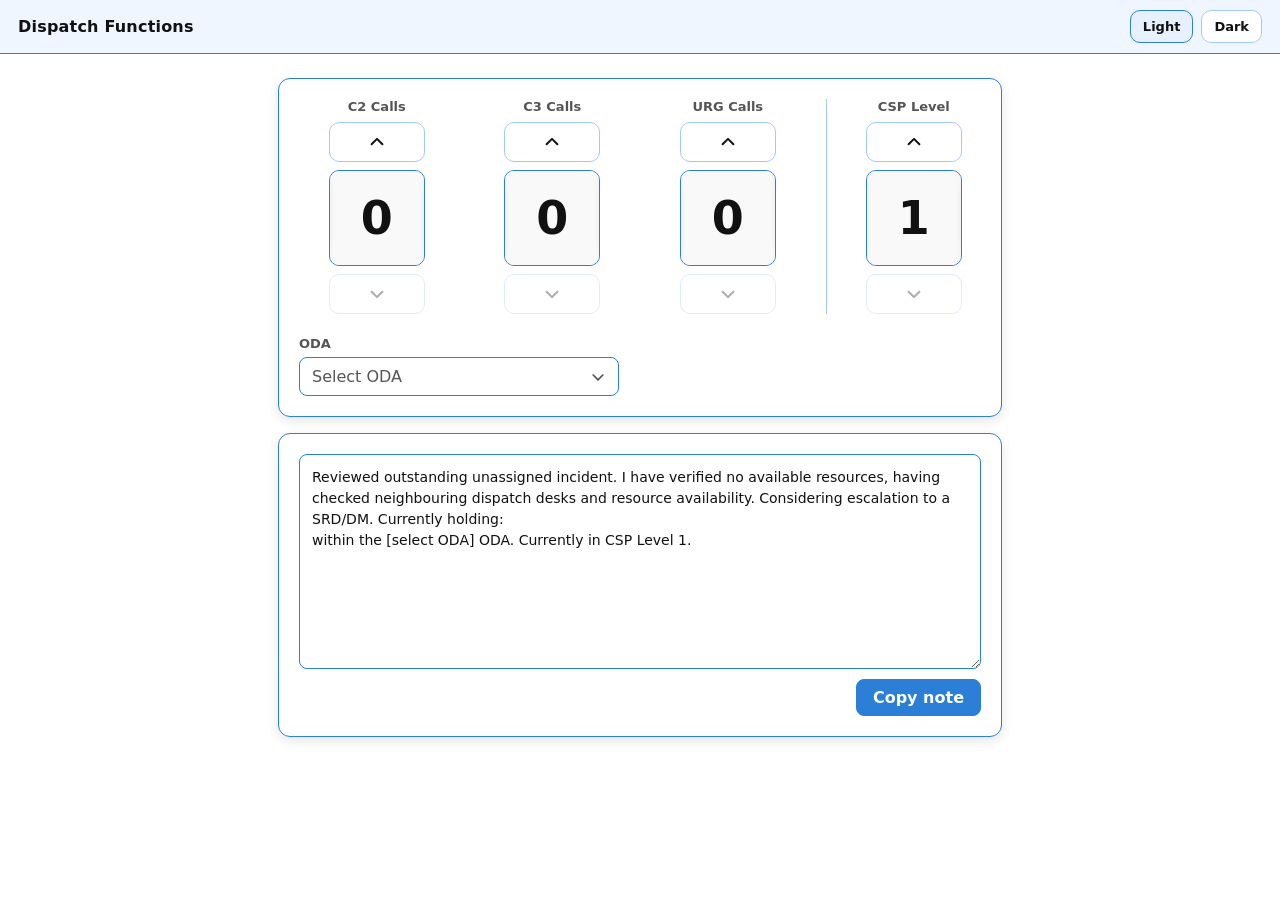
==== dispatch/index.html @ 9f4b041e "Add files via upload" ====
<!DOCTYPE html>
<html lang="en" data-theme="light">
<head>
    <meta charset="UTF-8" />
    <meta name="viewport" content="width=device-width, initial-scale=1" />
    <title>Dispatch Functions</title>
    <!-- Set the theme before first paint so dark mode doesn't flash white on load -->
    <script>
        try { document.documentElement.dataset.theme = localStorage.getItem('aa-theme') || 'light'; } catch (_) { }
    </script>
    <link rel="stylesheet" href="styles.css">
</head>
<body>
    <header>
        <div class="title">Dispatch Functions</div>
        <div class="theme-switch" role="group" aria-label="Colour theme">
            <button type="button" class="theme-btn active" data-pick-theme="light" aria-pressed="true">Light</button>
            <button type="button" class="theme-btn" data-pick-theme="dark" aria-pressed="false">Dark</button>
        </div>
    </header>

    <main>
        <section class="panel">
            <!-- The reels. Calls go 0-99, CSP is 1-4 (min/max live on each reel, app.js reads them from here) -->
            <div class="reels">
                <div class="reel" data-reel="c2" data-min="0" data-max="99" data-value="0">
                    <span class="reel-label" id="lbl-c2">C2 Calls</span>
                    <button type="button" class="reel-btn" data-step="1" tabindex="-1" aria-label="Increase C2 Calls">
                        <svg viewBox="0 0 20 20" fill="none" stroke="currentColor" stroke-width="2.2" stroke-linecap="round" stroke-linejoin="round" aria-hidden="true"><path d="M4 12.5 10 6.5l6 6" /></svg>
                    </button>
                    <div class="reel-window" role="spinbutton" tabindex="0" aria-labelledby="lbl-c2" aria-valuemin="0" aria-valuemax="99" aria-valuenow="0">
                        <span class="reel-num" aria-hidden="true">0</span>
                    </div>
                    <button type="button" class="reel-btn" data-step="-1" tabindex="-1" aria-label="Decrease C2 Calls">
                        <svg viewBox="0 0 20 20" fill="none" stroke="currentColor" stroke-width="2.2" stroke-linecap="round" stroke-linejoin="round" aria-hidden="true"><path d="M4 7.5 10 13.5l6-6" /></svg>
                    </button>
                </div>

                <div class="reel" data-reel="c3" data-min="0" data-max="99" data-value="0">
                    <span class="reel-label" id="lbl-c3">C3 Calls</span>
                    <button type="button" class="reel-btn" data-step="1" tabindex="-1" aria-label="Increase C3 Calls">
                        <svg viewBox="0 0 20 20" fill="none" stroke="currentColor" stroke-width="2.2" stroke-linecap="round" stroke-linejoin="round" aria-hidden="true"><path d="M4 12.5 10 6.5l6 6" /></svg>
                    </button>
                    <div class="reel-window" role="spinbutton" tabindex="0" aria-labelledby="lbl-c3" aria-valuemin="0" aria-valuemax="99" aria-valuenow="0">
                        <span class="reel-num" aria-hidden="true">0</span>
                    </div>
                    <button type="button" class="reel-btn" data-step="-1" tabindex="-1" aria-label="Decrease C3 Calls">
                        <svg viewBox="0 0 20 20" fill="none" stroke="currentColor" stroke-width="2.2" stroke-linecap="round" stroke-linejoin="round" aria-hidden="true"><path d="M4 7.5 10 13.5l6-6" /></svg>
                    </button>
                </div>

                <div class="reel" data-reel="urg" data-min="0" data-max="99" data-value="0">
                    <span class="reel-label" id="lbl-urg">URG Calls</span>
                    <button type="button" class="reel-btn" data-step="1" tabindex="-1" aria-label="Increase URG Calls">
                        <svg viewBox="0 0 20 20" fill="none" stroke="currentColor" stroke-width="2.2" stroke-linecap="round" stroke-linejoin="round" aria-hidden="true"><path d="M4 12.5 10 6.5l6 6" /></svg>
                    </button>
                    <div class="reel-window" role="spinbutton" tabindex="0" aria-labelledby="lbl-urg" aria-valuemin="0" aria-valuemax="99" aria-valuenow="0">
                        <span class="reel-num" aria-hidden="true">0</span>
                    </div>
                    <button type="button" class="reel-btn" data-step="-1" tabindex="-1" aria-label="Decrease URG Calls">
                        <svg viewBox="0 0 20 20" fill="none" stroke="currentColor" stroke-width="2.2" stroke-linecap="round" stroke-linejoin="round" aria-hidden="true"><path d="M4 7.5 10 13.5l6-6" /></svg>
                    </button>
                </div>

                <!-- CSP is a level, not a call count, hence the divider (see .reel-csp) -->
                <div class="reel reel-csp" data-reel="csp" data-min="1" data-max="4" data-value="1">
                    <span class="reel-label" id="lbl-csp">CSP Level</span>
                    <button type="button" class="reel-btn" data-step="1" tabindex="-1" aria-label="Increase CSP Level">
                        <svg viewBox="0 0 20 20" fill="none" stroke="currentColor" stroke-width="2.2" stroke-linecap="round" stroke-linejoin="round" aria-hidden="true"><path d="M4 12.5 10 6.5l6 6" /></svg>
                    </button>
                    <div class="reel-window" role="spinbutton" tabindex="0" aria-labelledby="lbl-csp" aria-valuemin="1" aria-valuemax="4" aria-valuenow="1">
                        <span class="reel-num" aria-hidden="true">1</span>
                    </div>
                    <button type="button" class="reel-btn" data-step="-1" tabindex="-1" aria-label="Decrease CSP Level">
                        <svg viewBox="0 0 20 20" fill="none" stroke="currentColor" stroke-width="2.2" stroke-linecap="round" stroke-linejoin="round" aria-hidden="true"><path d="M4 7.5 10 13.5l6-6" /></svg>
                    </button>
                </div>
            </div>

            <!-- ODA combobox. Hand-rolled instead of a native <select> because the
                 native dropdown list ignores the theme. Add/remove ODAs by editing the <li>s. -->
            <div class="field">
                <span class="field-label" id="lbl-oda">ODA</span>
                <div class="combo" id="oda-combo">
                    <button type="button" class="combo-trigger" id="oda-trigger" role="combobox"
                            aria-haspopup="listbox" aria-expanded="false" aria-controls="oda-list" aria-labelledby="lbl-oda oda-trigger">
                        <span class="combo-value" id="oda-value">Select ODA</span>
                        <svg viewBox="0 0 20 20" width="16" height="16" fill="none" stroke="currentColor" stroke-width="2.2" stroke-linecap="round" stroke-linejoin="round" aria-hidden="true"><path d="M4 7.5 10 13.5l6-6" /></svg>
                    </button>
                    <ul class="combo-list" id="oda-list" role="listbox" aria-labelledby="lbl-oda" hidden>
                        <li class="combo-option" role="option" id="oda-opt-0">Dartford</li>
                        <li class="combo-option" role="option" id="oda-opt-1">Medway</li>
                        <li class="combo-option" role="option" id="oda-opt-2">Paddock Wood</li>
                        <li class="combo-option" role="option" id="oda-opt-3">Thanet</li>
                        <li class="combo-option" role="option" id="oda-opt-4">Ashford</li>
                        <li class="combo-option" role="option" id="oda-opt-5">South</li>
                    </ul>
                </div>
            </div>
        </section>

        <section class="panel">
            <textarea id="note" class="note" readonly aria-label="Generated note" rows="9"></textarea>
            <div class="note-actions">
                <button type="button" id="note-copy" class="confirm-btn">Copy note</button>
            </div>
        </section>
    </main>

    <script src="app.js"></script>
</body>
</html>
---- dispatch/styles.css ----
/* Dispatch Functions - same palette and type stack as Assessment Assistant,
   so the two don't look like strangers. Variable names match the main
   styles.css on purpose; only the ones this page actually uses are here. */

:root {
    color-scheme: light;
    --bg: #ffffff;
    --bg-hover: #e6f0ff;
    --text: #111111;
    --muted: #555555;
    --border: #2b7fd6;
    --border-subtle: #a3c8ff;
    --accent: #2b7fd6;
    --accent-on: #ffffff;
    --shadow: 0 4px 12px rgba(0, 0, 0, .1);
    --radius: 12px;
    --header-bg: #f0f6ff;
    --surface: #ffffff;
    --surface-muted: #f9f9f9;
    --input-bg: #ffffff;
    --focus-ring: rgba(43, 127, 214, .18);
    --success-bar-bg: #e6f7e9;
    --success-bar-border: #9ad4a3;
    --success-bar-text: #145c2e;
}

html[data-theme="dark"] {
    color-scheme: dark;
    --bg: #0f1218;
    --bg-hover: #243044;
    --text: #e8eaef;
    --muted: #9aa3b2;
    --border: #4a9eff;
    --border-subtle: #3a4f66;
    --accent: #5eb0ff;
    --accent-on: #0f1218;
    --shadow: 0 4px 16px rgba(0, 0, 0, .45);
    --header-bg: #141820;
    --surface: #1c2129;
    --surface-muted: #151920;
    --input-bg: #1c2129;
    --focus-ring: rgba(94, 176, 255, .25);
    --success-bar-bg: #1a2e22;
    --success-bar-border: #3d7a52;
    --success-bar-text: #8fd4a6;
}

* {
    box-sizing: border-box;
}

[hidden] {
    display: none !important;
}

body {
    margin: 0;
    min-height: 100vh;
    font-family: ui-sans-serif, system-ui, -apple-system, Segoe UI, Roboto, Inter, "Helvetica Neue", Arial, "Apple Color Emoji", "Segoe UI Emoji";
    color: var(--text);
    background: var(--bg);
}

/* ---------- Header ---------- */
header {
    display: flex;
    align-items: center;
    justify-content: space-between;
    padding: 10px 18px;
    background: var(--header-bg);
    border-bottom: 1px solid var(--border);
}

header .title {
    font-weight: 700;
    letter-spacing: .2px;
}

.theme-switch {
    display: flex;
    gap: 8px;
}

.theme-btn {
    padding: 8px 12px;
    border: 1px solid var(--border-subtle);
    border-radius: 10px;
    background: var(--surface);
    color: var(--text);
    font: inherit;
    font-size: 13px;
    font-weight: 600;
    cursor: pointer;
    transition: background .15s ease, border-color .15s ease;
}

.theme-btn:hover,
.theme-btn.active {
    background: var(--bg-hover);
    border-color: var(--border);
}

/* ---------- Layout ---------- */
main {
    max-width: 760px;
    margin: 0 auto;
    padding: 24px 18px 40px;
    display: grid;
    gap: 16px;
}

.panel {
    background: var(--surface);
    border: 1px solid var(--border);
    border-radius: var(--radius);
    box-shadow: var(--shadow);
    padding: 20px;
}

/* ---------- Reels ----------
   The one fancy bit. Each reel is arrow / window / arrow; the window clips
   the numbers as they roll through, and the fades top and bottom give it
   that barrel-of-a-slot-machine look. */
.reels {
    display: grid;
    grid-template-columns: repeat(4, minmax(0, 1fr));
    gap: clamp(8px, 2.5vw, 20px);
}

.reel {
    display: flex;
    flex-direction: column;
    align-items: center;
    gap: 8px;
    min-width: 0;
}

/* CSP is a level, not a call count - the divider says so without needing a label */
.reel-csp {
    border-left: 1px solid var(--border-subtle);
    padding-left: clamp(8px, 2.5vw, 20px);
}

.reel-label {
    font-size: 13px;
    font-weight: 600;
    color: var(--muted);
    text-align: center;
}

.reel-btn {
    width: 100%;
    max-width: 96px;
    height: 40px;
    display: grid;
    place-items: center;
    border: 1px solid var(--border-subtle);
    border-radius: 10px;
    background: var(--surface);
    color: var(--text);
    cursor: pointer;
    transition: background .15s ease, border-color .15s ease, transform .08s ease;
}

.reel-btn svg {
    width: 18px;
    height: 18px;
}

.reel-btn:hover:not(:disabled) {
    background: var(--bg-hover);
    border-color: var(--border);
}

.reel-btn:active:not(:disabled) {
    transform: translateY(1px);
}

.reel-btn:disabled {
    opacity: .35;
    cursor: default;
}

.reel-window {
    position: relative;
    width: 100%;
    max-width: 96px;
    height: clamp(76px, 16vw, 96px);
    overflow: hidden;
    background: var(--surface-muted);
    border: 1px solid var(--border);
    border-radius: 10px;
    box-shadow: inset 0 2px 6px rgba(0, 0, 0, .08);
}

.reel-window::before,
.reel-window::after {
    content: "";
    position: absolute;
    left: 0;
    right: 0;
    height: 28%;
    z-index: 1;
    pointer-events: none;
}

.reel-window::before {
    top: 0;
    background: linear-gradient(var(--surface-muted), transparent);
}

.reel-window::after {
    bottom: 0;
    background: linear-gradient(transparent, var(--surface-muted));
}

.reel-num {
    position: absolute;
    inset: 0;
    display: grid;
    place-items: center;
    font-size: clamp(34px, 8vw, 46px);
    font-weight: 700;
    font-variant-numeric: tabular-nums;
}

/* up arrow = number rolls up (new one enters from below), down arrow = the reverse */
.reel-num.in-up   { animation: in-up .18s ease-out; }
.reel-num.out-up  { animation: out-up .18s ease-out forwards; }
.reel-num.in-down { animation: in-down .18s ease-out; }
.reel-num.out-down { animation: out-down .18s ease-out forwards; }

@keyframes in-up    { from { transform: translateY(100%); } }
@keyframes out-up   { to   { transform: translateY(-100%); } }
@keyframes in-down  { from { transform: translateY(-100%); } }
@keyframes out-down { to   { transform: translateY(100%); } }

.reel-window:focus-visible,
.reel-btn:focus-visible,
.combo-trigger:focus-visible,
.confirm-btn:focus-visible,
.theme-btn:focus-visible {
    outline: none;
    border-color: var(--accent);
    box-shadow: 0 0 0 3px var(--focus-ring);
}

/* ---------- ODA combobox ----------
   Custom rather than a native <select> so the open list follows the theme. */
.field {
    margin-top: 22px;
    max-width: 320px;
}

.field-label {
    display: block;
    margin-bottom: 6px;
    font-size: 13px;
    font-weight: 600;
    color: var(--muted);
}

.combo {
    position: relative;
}

.combo-trigger {
    width: 100%;
    display: flex;
    align-items: center;
    justify-content: space-between;
    gap: 10px;
    padding: 9px 12px;
    border: 1px solid var(--border);
    border-radius: 8px;
    background: var(--input-bg);
    color: var(--muted);
    font: inherit;
    text-align: left;
    cursor: pointer;
    transition: border-color .15s ease, box-shadow .15s ease;
}

.combo-trigger.has-value {
    color: var(--text);
    font-weight: 600;
}

.combo-trigger svg {
    flex-shrink: 0;
    transition: transform .15s ease;
}

.combo-trigger[aria-expanded="true"] svg {
    transform: rotate(180deg);
}

.combo-list {
    position: absolute;
    z-index: 5;
    top: calc(100% + 6px);
    left: 0;
    right: 0;
    margin: 0;
    padding: 4px;
    list-style: none;
    max-height: 260px;
    overflow: auto;
    background: var(--surface);
    border: 1px solid var(--border);
    border-radius: 10px;
    box-shadow: var(--shadow);
    animation: list-in .12s ease-out;
}

@keyframes list-in {
    from { opacity: 0; transform: translateY(-4px); }
}

.combo-option {
    display: flex;
    align-items: center;
    justify-content: space-between;
    padding: 8px 10px;
    border-radius: 6px;
    cursor: pointer;
}

.combo-option.active {
    background: var(--bg-hover);
}

.combo-option[aria-selected="true"] {
    font-weight: 600;
    color: var(--accent);
}

.combo-option[aria-selected="true"]::after {
    content: "\2713";
}

/* ---------- Note ---------- */
.note {
    display: block;
    width: 100%;
    min-height: 210px;
    padding: 12px;
    border: 1px solid var(--border);
    border-radius: 8px;
    background: var(--surface);
    color: var(--text);
    font: inherit;
    font-size: 14px;
    line-height: 1.5;
    resize: vertical;
}

.note:focus {
    outline: none;
    box-shadow: 0 0 0 3px var(--focus-ring);
}

.note-actions {
    display: flex;
    justify-content: flex-end;
    margin-top: 10px;
}

.confirm-btn {
    padding: 8px 16px;
    border: 1px solid var(--accent);
    border-radius: 8px;
    background: var(--accent);
    color: var(--accent-on);
    font: inherit;
    font-weight: 600;
    cursor: pointer;
    transition: background .15s ease, border-color .15s ease, color .15s ease;
}

.confirm-btn.done {
    background: var(--success-bar-bg);
    border-color: var(--success-bar-border);
    color: var(--success-bar-text);
}

@media (prefers-reduced-motion: reduce) {
    *, *::before, *::after {
        animation: none !important;
        transition: none !important;
    }
}
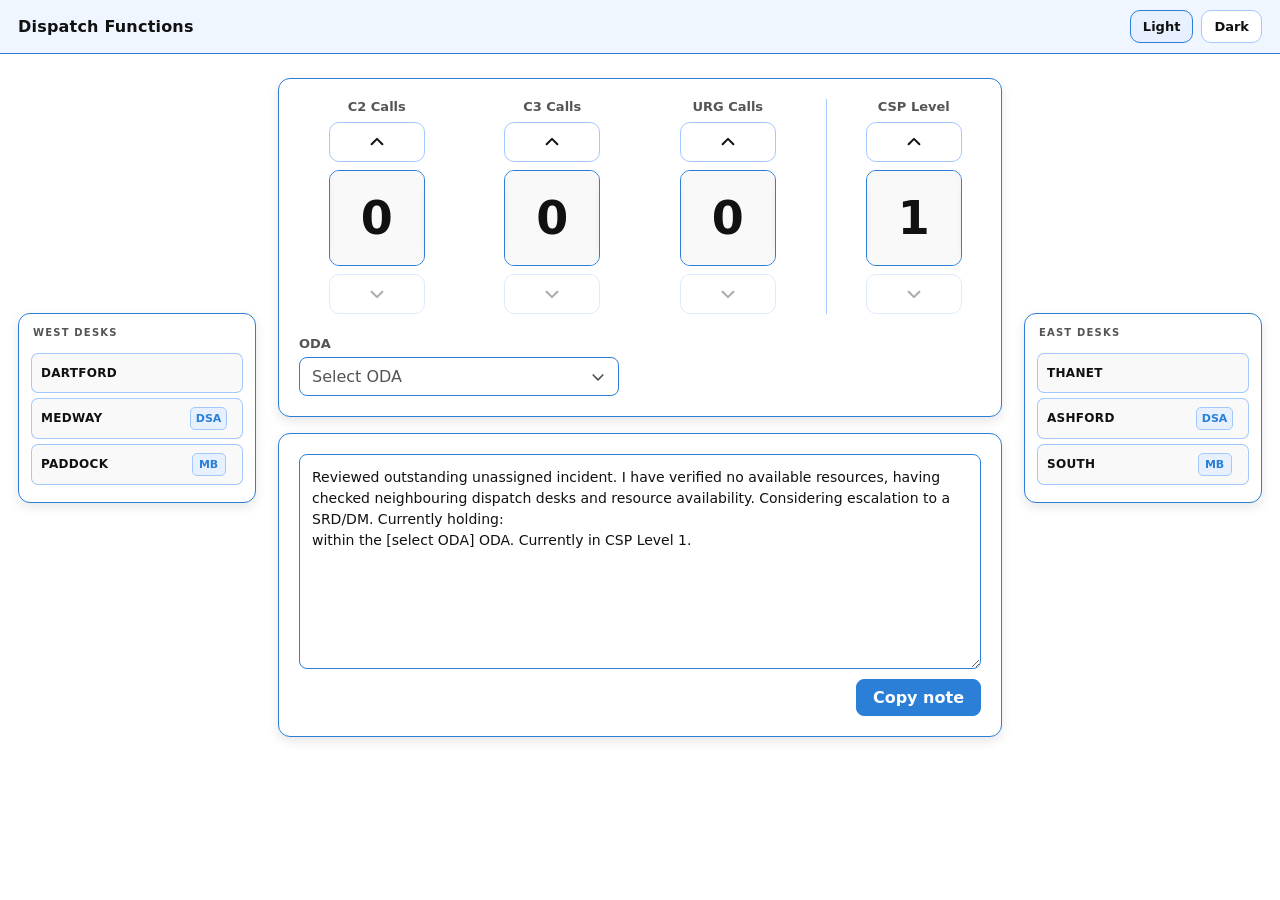
==== commit 47e91fab: "Add files via upload" ====
--- a/dispatch/index.html
+++ b/dispatch/index.html
@@ -19,7 +19,19 @@
         </div>
     </header>
 
-    <main>
+    <main class="dispatch-layout">
+        <aside class="desk-card desk-card-left" aria-label="Western dispatch desks">
+            <div class="desk-caption">WEST DESKS</div>
+            <table class="desk-table">
+                <tbody>
+                    <tr><th scope="row">DARTFORD</th><td></td></tr>
+                    <tr><th scope="row">MEDWAY</th><td><span class="desk-tag">DSA</span></td></tr>
+                    <tr><th scope="row">PADDOCK</th><td><span class="desk-tag">MB</span></td></tr>
+                </tbody>
+            </table>
+        </aside>
+
+        <div class="tool-content">
         <section class="panel">
             <!-- The reels. Calls go 0-99, CSP is 1-4 (min/max live on each reel, app.js reads them from here) -->
             <div class="reels">
@@ -105,6 +117,18 @@
                 <button type="button" id="note-copy" class="confirm-btn">Copy note</button>
             </div>
         </section>
+        </div>
+
+        <aside class="desk-card desk-card-right" aria-label="Eastern dispatch desks">
+            <div class="desk-caption">EAST DESKS</div>
+            <table class="desk-table">
+                <tbody>
+                    <tr><th scope="row">THANET</th><td></td></tr>
+                    <tr><th scope="row">ASHFORD</th><td><span class="desk-tag">DSA</span></td></tr>
+                    <tr><th scope="row">SOUTH</th><td><span class="desk-tag">MB</span></td></tr>
+                </tbody>
+            </table>
+        </aside>
     </main>
 
     <script src="app.js"></script>
--- a/dispatch/styles.css
+++ b/dispatch/styles.css
@@ -390,3 +390,98 @@
         transition: none !important;
     }
 }
+
+/* ---------- Dispatch desk tables ---------- */
+.dispatch-layout {
+    width: 100%;
+    max-width: 1320px;
+    grid-template-columns: minmax(180px, 1fr) minmax(0, 724px) minmax(180px, 1fr);
+    align-items: center;
+    gap: 22px;
+}
+
+.tool-content {
+    display: grid;
+    gap: 16px;
+    min-width: 0;
+}
+
+.desk-card {
+    min-width: 0;
+    padding: 12px;
+    border: 1px solid var(--border);
+    border-radius: var(--radius);
+    background: var(--surface);
+    box-shadow: var(--shadow);
+}
+
+.desk-caption {
+    margin: 1px 2px 10px;
+    color: var(--muted);
+    font-size: 10px;
+    font-weight: 700;
+    letter-spacing: .12em;
+}
+
+.desk-table {
+    width: 100%;
+    border-collapse: separate;
+    border-spacing: 0 5px;
+    font-size: 12px;
+}
+
+.desk-table th,
+.desk-table td {
+    height: 40px;
+    padding: 8px 9px;
+    background: var(--surface-muted);
+    border-top: 1px solid var(--border-subtle);
+    border-bottom: 1px solid var(--border-subtle);
+}
+
+.desk-table th {
+    width: 68%;
+    text-align: left;
+    font-weight: 700;
+    letter-spacing: .025em;
+    border-left: 1px solid var(--border-subtle);
+    border-radius: 7px 0 0 7px;
+}
+
+.desk-table td {
+    text-align: center;
+    border-right: 1px solid var(--border-subtle);
+    border-radius: 0 7px 7px 0;
+}
+
+.desk-tag {
+    display: inline-block;
+    min-width: 34px;
+    padding: 4px 5px;
+    background: var(--bg-hover);
+    border: 1px solid var(--border-subtle);
+    border-radius: 5px;
+    color: var(--accent);
+    font-size: 11px;
+    font-weight: 750;
+}
+
+@media (max-width: 1100px) {
+    .dispatch-layout {
+        max-width: 760px;
+        grid-template-columns: repeat(2, minmax(0, 1fr));
+        gap: 16px;
+    }
+    .tool-content { grid-column: 1 / -1; grid-row: 1; }
+    .desk-card-left { grid-column: 1; grid-row: 2; }
+    .desk-card-right { grid-column: 2; grid-row: 2; }
+}
+
+@media (max-width: 520px) {
+    .dispatch-layout { grid-template-columns: minmax(0, 1fr); }
+    .tool-content,
+    .desk-card-left,
+    .desk-card-right { grid-column: 1; }
+    .desk-card-left { grid-row: 2; }
+    .desk-card-right { grid-row: 3; }
+}
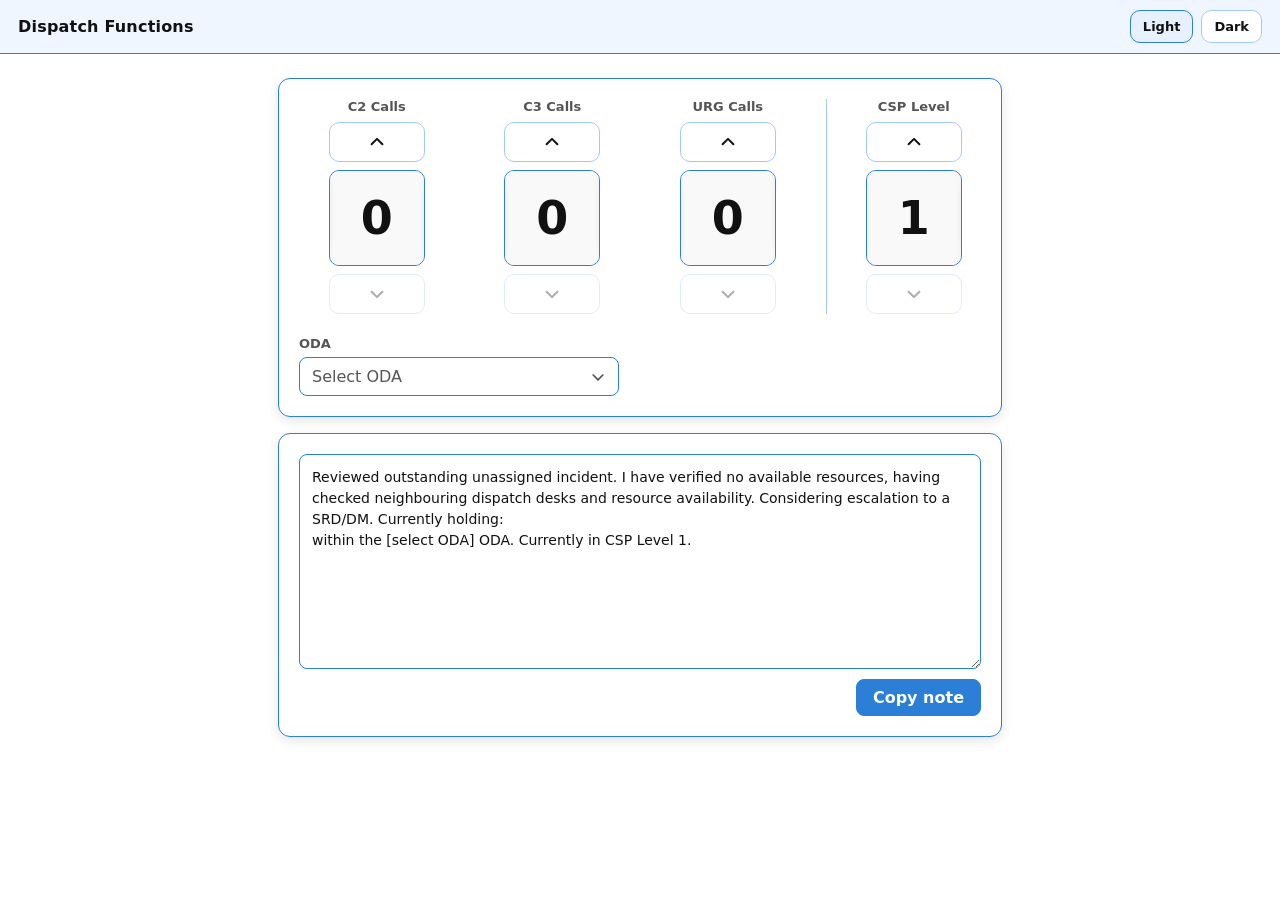
==== commit 8756e126: "Add files via upload" ====
--- a/dispatch/index.html
+++ b/dispatch/index.html
@@ -19,19 +19,7 @@
         </div>
     </header>
 
-    <main class="dispatch-layout">
-        <aside class="desk-card desk-card-left" aria-label="Western dispatch desks">
-            <div class="desk-caption">WEST DESKS</div>
-            <table class="desk-table">
-                <tbody>
-                    <tr><th scope="row">DARTFORD</th><td></td></tr>
-                    <tr><th scope="row">MEDWAY</th><td><span class="desk-tag">DSA</span></td></tr>
-                    <tr><th scope="row">PADDOCK</th><td><span class="desk-tag">MB</span></td></tr>
-                </tbody>
-            </table>
-        </aside>
-
-        <div class="tool-content">
+    <main>
         <section class="panel">
             <!-- The reels. Calls go 0-99, CSP is 1-4 (min/max live on each reel, app.js reads them from here) -->
             <div class="reels">
@@ -117,18 +105,6 @@
                 <button type="button" id="note-copy" class="confirm-btn">Copy note</button>
             </div>
         </section>
-        </div>
-
-        <aside class="desk-card desk-card-right" aria-label="Eastern dispatch desks">
-            <div class="desk-caption">EAST DESKS</div>
-            <table class="desk-table">
-                <tbody>
-                    <tr><th scope="row">THANET</th><td></td></tr>
-                    <tr><th scope="row">ASHFORD</th><td><span class="desk-tag">DSA</span></td></tr>
-                    <tr><th scope="row">SOUTH</th><td><span class="desk-tag">MB</span></td></tr>
-                </tbody>
-            </table>
-        </aside>
     </main>
 
     <script src="app.js"></script>
--- a/dispatch/styles.css
+++ b/dispatch/styles.css
@@ -390,98 +390,3 @@
         transition: none !important;
     }
 }
-
-/* ---------- Dispatch desk tables ---------- */
-.dispatch-layout {
-    width: 100%;
-    max-width: 1320px;
-    grid-template-columns: minmax(180px, 1fr) minmax(0, 724px) minmax(180px, 1fr);
-    align-items: center;
-    gap: 22px;
-}
-
-.tool-content {
-    display: grid;
-    gap: 16px;
-    min-width: 0;
-}
-
-.desk-card {
-    min-width: 0;
-    padding: 12px;
-    border: 1px solid var(--border);
-    border-radius: var(--radius);
-    background: var(--surface);
-    box-shadow: var(--shadow);
-}
-
-.desk-caption {
-    margin: 1px 2px 10px;
-    color: var(--muted);
-    font-size: 10px;
-    font-weight: 700;
-    letter-spacing: .12em;
-}
-
-.desk-table {
-    width: 100%;
-    border-collapse: separate;
-    border-spacing: 0 5px;
-    font-size: 12px;
-}
-
-.desk-table th,
-.desk-table td {
-    height: 40px;
-    padding: 8px 9px;
-    background: var(--surface-muted);
-    border-top: 1px solid var(--border-subtle);
-    border-bottom: 1px solid var(--border-subtle);
-}
-
-.desk-table th {
-    width: 68%;
-    text-align: left;
-    font-weight: 700;
-    letter-spacing: .025em;
-    border-left: 1px solid var(--border-subtle);
-    border-radius: 7px 0 0 7px;
-}
-
-.desk-table td {
-    text-align: center;
-    border-right: 1px solid var(--border-subtle);
-    border-radius: 0 7px 7px 0;
-}
-
-.desk-tag {
-    display: inline-block;
-    min-width: 34px;
-    padding: 4px 5px;
-    background: var(--bg-hover);
-    border: 1px solid var(--border-subtle);
-    border-radius: 5px;
-    color: var(--accent);
-    font-size: 11px;
-    font-weight: 750;
-}
-
-@media (max-width: 1100px) {
-    .dispatch-layout {
-        max-width: 760px;
-        grid-template-columns: repeat(2, minmax(0, 1fr));
-        gap: 16px;
-    }
-    .tool-content { grid-column: 1 / -1; grid-row: 1; }
-    .desk-card-left { grid-column: 1; grid-row: 2; }
-    .desk-card-right { grid-column: 2; grid-row: 2; }
-}
-
-@media (max-width: 520px) {
-    .dispatch-layout { grid-template-columns: minmax(0, 1fr); }
-    .tool-content,
-    .desk-card-left,
-    .desk-card-right { grid-column: 1; }
-    .desk-card-left { grid-row: 2; }
-    .desk-card-right { grid-row: 3; }
-}
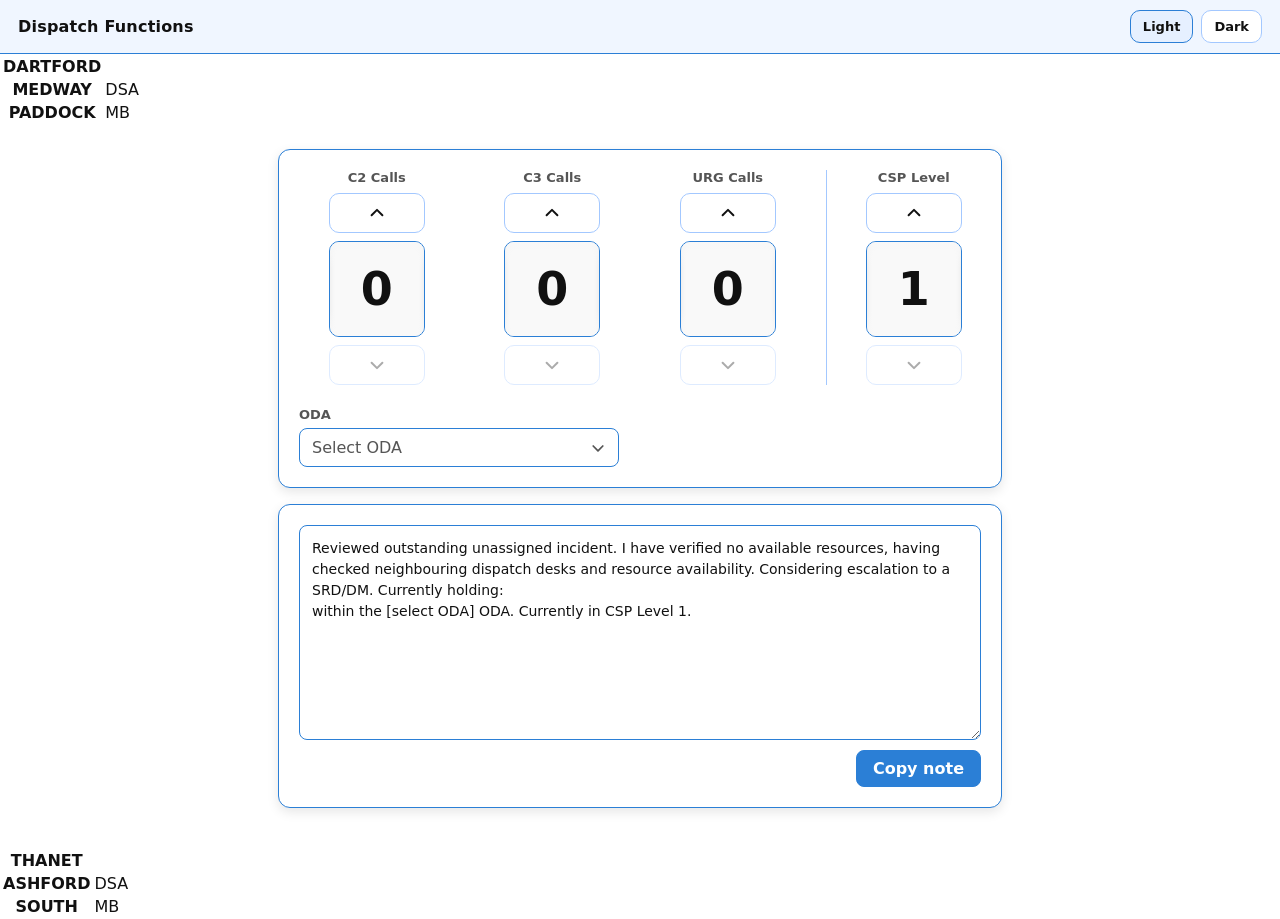
==== commit 79bf725a: "Update index.html" ====
--- a/dispatch/index.html
+++ b/dispatch/index.html
@@ -18,6 +18,18 @@
             <button type="button" class="theme-btn" data-pick-theme="dark" aria-pressed="false">Dark</button>
         </div>
     </header>
+
+    <div class="dispatch-layout">
+
+    <aside class="dispatch-side">
+        <table class="dispatch-table">
+            <tbody>
+                <tr><th>DARTFORD</th><td></td></tr>
+                <tr><th>MEDWAY</th><td>DSA</td></tr>
+                <tr><th>PADDOCK</th><td>MB</td></tr>
+            </tbody>
+        </table>
+    </aside>
 
     <main>
         <section class="panel">
@@ -105,8 +117,20 @@
                 <button type="button" id="note-copy" class="confirm-btn">Copy note</button>
             </div>
         </section>
-    </main>
+        </main>
 
-    <script src="app.js"></script>
+    <aside class="dispatch-side">
+        <table class="dispatch-table">
+            <tbody>
+                <tr><th>THANET</th><td></td></tr>
+                <tr><th>ASHFORD</th><td>DSA</td></tr>
+                <tr><th>SOUTH</th><td>MB</td></tr>
+            </tbody>
+        </table>
+    </aside>
+
+</div>
+
+<script src="app.js"></script>
 </body>
 </html>
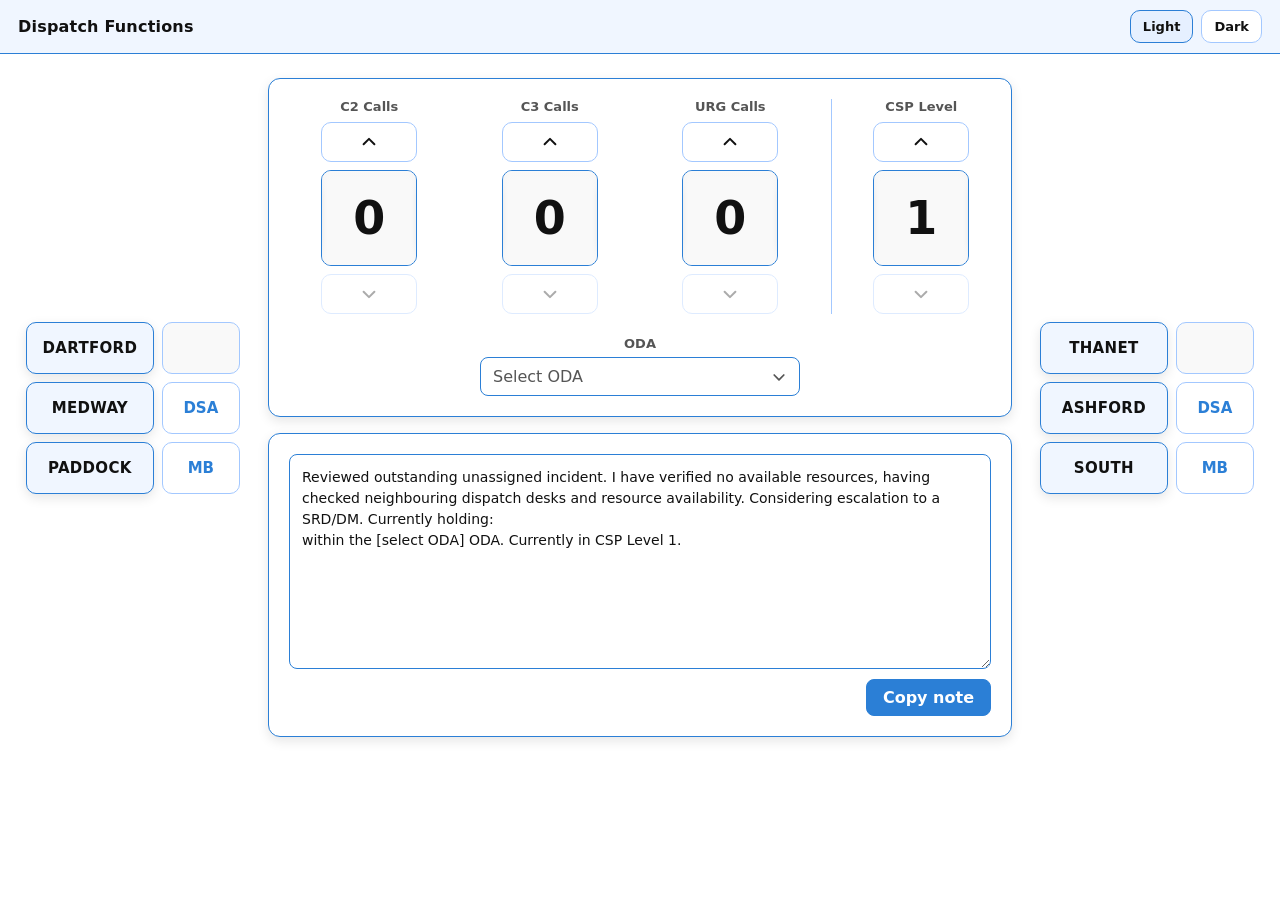
==== commit c848754d: "Add files via upload" ====
--- a/dispatch/index.html
+++ b/dispatch/index.html
@@ -19,19 +19,18 @@
         </div>
     </header>
 
-    <div class="dispatch-layout">
+    <div class="layout">
+        <!-- Side blocks: left = Dartford/Medway/Paddock, right = Thanet/Ashford/South.
+             Blank cell is deliberate - fill it in when there's something to put there. -->
+        <aside class="side side-left">
+            <table class="oda-table" aria-label="Dartford, Medway and Paddock">
+                <tr><th scope="row">DARTFORD</th><td></td></tr>
+                <tr><th scope="row">MEDWAY</th><td>DSA</td></tr>
+                <tr><th scope="row">PADDOCK</th><td>MB</td></tr>
+            </table>
+        </aside>
 
-    <aside class="dispatch-side">
-        <table class="dispatch-table">
-            <tbody>
-                <tr><th>DARTFORD</th><td></td></tr>
-                <tr><th>MEDWAY</th><td>DSA</td></tr>
-                <tr><th>PADDOCK</th><td>MB</td></tr>
-            </tbody>
-        </table>
-    </aside>
-
-    <main>
+        <main>
         <section class="panel">
             <!-- The reels. Calls go 0-99, CSP is 1-4 (min/max live on each reel, app.js reads them from here) -->
             <div class="reels">
@@ -119,18 +118,15 @@
         </section>
         </main>
 
-    <aside class="dispatch-side">
-        <table class="dispatch-table">
-            <tbody>
-                <tr><th>THANET</th><td></td></tr>
-                <tr><th>ASHFORD</th><td>DSA</td></tr>
-                <tr><th>SOUTH</th><td>MB</td></tr>
-            </tbody>
-        </table>
-    </aside>
+        <aside class="side side-right">
+            <table class="oda-table" aria-label="Thanet, Ashford and South">
+                <tr><th scope="row">THANET</th><td></td></tr>
+                <tr><th scope="row">ASHFORD</th><td>DSA</td></tr>
+                <tr><th scope="row">SOUTH</th><td>MB</td></tr>
+            </table>
+        </aside>
+    </div>
 
-</div>
-
-<script src="app.js"></script>
+    <script src="app.js"></script>
 </body>
 </html>
--- a/dispatch/styles.css
+++ b/dispatch/styles.css
@@ -101,12 +101,94 @@
 }
 
 /* ---------- Layout ---------- */
-main {
-    max-width: 760px;
+/* Three columns: side block | the tool | side block. The outer columns are
+   equal (1fr) so the tool stays dead centre, and align-items: center keeps
+   the side blocks level with the middle of it. */
+.layout {
+    display: grid;
+    grid-template-columns: 1fr minmax(0, 760px) 1fr;
+    gap: 20px;
+    align-items: center;
+    max-width: 1500px;
     margin: 0 auto;
     padding: 24px 18px 40px;
+}
+
+main {
     display: grid;
     gap: 16px;
+    min-width: 0;
+}
+
+/* ---------- Side blocks ---------- */
+.side-left  { justify-self: end; }
+.side-right { justify-self: start; }
+
+.oda-table {
+    width: 230px;
+    border-collapse: separate;
+    border-spacing: 8px;
+    table-layout: fixed;
+}
+
+.oda-table th,
+.oda-table td {
+    height: 52px;
+    padding: 0 12px;
+    border-radius: 10px;
+    text-align: center;
+    font-size: 15px;
+    font-weight: 700;
+    overflow: hidden;
+    text-overflow: ellipsis;
+    white-space: nowrap;
+}
+
+/* ODA names: the stronger block */
+.oda-table th {
+    width: 62%;
+    background: var(--header-bg);
+    border: 1px solid var(--border);
+    box-shadow: var(--shadow);
+    letter-spacing: .3px;
+}
+
+/* DSA / MB (and the empty slot): the lighter block */
+.oda-table td {
+    background: var(--surface);
+    border: 1px solid var(--border-subtle);
+    color: var(--accent);
+}
+
+.oda-table td:empty {
+    background: var(--surface-muted);
+}
+
+/* Not enough room for three columns: tool on top, side blocks underneath */
+@media (max-width: 1240px) {
+    .layout {
+        grid-template-columns: 1fr 1fr;
+        align-items: start;
+    }
+
+    main {
+        grid-column: 1 / -1;
+        order: -1;
+    }
+
+    .side-left  { justify-self: end; }
+    .side-right { justify-self: start; }
+}
+
+@media (max-width: 560px) {
+    .layout {
+        grid-template-columns: 1fr;
+    }
+
+    .side-left,
+    .side-right {
+        justify-self: center;
+    }
 }
 
 .panel {
@@ -182,15 +264,32 @@
 }
 
 .reel-window {
+    --reel-bg: var(--surface-muted); /* the top/bottom fades read this too, so they follow the colour */
     position: relative;
     width: 100%;
     max-width: 96px;
     height: clamp(76px, 16vw, 96px);
     overflow: hidden;
-    background: var(--surface-muted);
+    background: var(--reel-bg);
     border: 1px solid var(--border);
     border-radius: 10px;
     box-shadow: inset 0 2px 6px rgba(0, 0, 0, .08);
+}
+
+/* Call reels light up at 1+ and fall back to the theme colour at 0 (app.js toggles .lit) */
+[data-reel="c2"] .reel-window.lit {
+    --reel-bg: #ff0000;
+    color: #ffffff;
+}
+
+[data-reel="c3"] .reel-window.lit {
+    --reel-bg: #ff991c;
+    color: #000000;
+}
+
+[data-reel="urg"] .reel-window.lit {
+    --reel-bg: #00ff00;
+    color: #000000;
 }
 
 .reel-window::before,
@@ -206,12 +305,12 @@
 
 .reel-window::before {
     top: 0;
-    background: linear-gradient(var(--surface-muted), transparent);
+    background: linear-gradient(var(--reel-bg), transparent);
 }
 
 .reel-window::after {
     bottom: 0;
-    background: linear-gradient(transparent, var(--surface-muted));
+    background: linear-gradient(transparent, var(--reel-bg));
 }
 
 .reel-num {
@@ -248,12 +347,13 @@
 /* ---------- ODA combobox ----------
    Custom rather than a native <select> so the open list follows the theme. */
 .field {
-    margin-top: 22px;
+    margin: 22px auto 0;
     max-width: 320px;
 }
 
 .field-label {
     display: block;
+    text-align: center;
     margin-bottom: 6px;
     font-size: 13px;
     font-weight: 600;
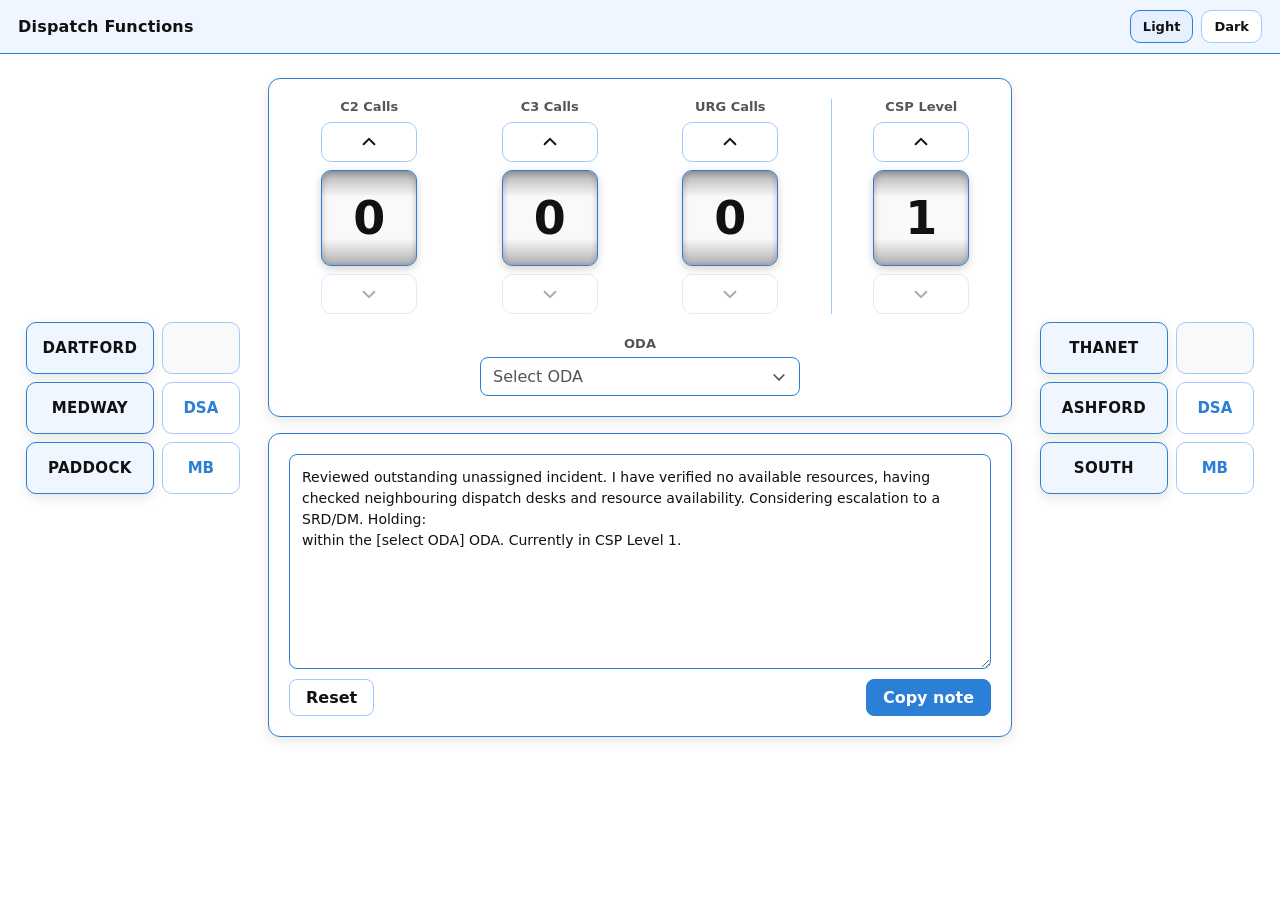
==== commit 6875e474: "Add files via upload" ====
--- a/dispatch/index.html
+++ b/dispatch/index.html
@@ -8,7 +8,7 @@
     <script>
         try { document.documentElement.dataset.theme = localStorage.getItem('aa-theme') || 'light'; } catch (_) { }
     </script>
-    <link rel="stylesheet" href="styles.css">
+    <link rel="stylesheet" href="styles.css?v=4">
 </head>
 <body>
     <header>
@@ -113,6 +113,7 @@
         <section class="panel">
             <textarea id="note" class="note" readonly aria-label="Generated note" rows="9"></textarea>
             <div class="note-actions">
+                <button type="button" id="note-reset" class="reset-btn">Reset</button>
                 <button type="button" id="note-copy" class="confirm-btn">Copy note</button>
             </div>
         </section>
@@ -127,6 +128,6 @@
         </aside>
     </div>
 
-    <script src="app.js"></script>
+    <script src="app.js?v=4"></script>
 </body>
 </html>
--- a/dispatch/styles.css
+++ b/dispatch/styles.css
@@ -12,6 +12,7 @@
     --border-subtle: #a3c8ff;
     --accent: #2b7fd6;
     --accent-on: #ffffff;
+    --danger: #c62828;
     --shadow: 0 4px 12px rgba(0, 0, 0, .1);
     --radius: 12px;
     --header-bg: #f0f6ff;
@@ -34,6 +35,7 @@
     --border-subtle: #3a4f66;
     --accent: #5eb0ff;
     --accent-on: #0f1218;
+    --danger: #f28b82;
     --shadow: 0 4px 16px rgba(0, 0, 0, .45);
     --header-bg: #141820;
     --surface: #1c2129;
@@ -201,8 +203,8 @@
 
 /* ---------- Reels ----------
    The one fancy bit. Each reel is arrow / window / arrow; the window clips
-   the numbers as they roll through, and the fades top and bottom give it
-   that barrel-of-a-slot-machine look. */
+   the numbers as they roll through, and the dark fades top and bottom give
+   it that barrel-of-a-slot-machine look on any colour. */
 .reels {
     display: grid;
     grid-template-columns: repeat(4, minmax(0, 1fr));
@@ -273,7 +275,8 @@
     background: var(--reel-bg);
     border: 1px solid var(--border);
     border-radius: 10px;
-    box-shadow: inset 0 2px 6px rgba(0, 0, 0, .08);
+    /* drop shadow outside, a little depth inside */
+    box-shadow: 0 3px 8px rgba(0, 0, 0, .18), inset 0 2px 6px rgba(0, 0, 0, .25);
 }
 
 /* Call reels light up at 1+ and fall back to the theme colour at 0 (app.js toggles .lit) */
@@ -305,12 +308,12 @@
 
 .reel-window::before {
     top: 0;
-    background: linear-gradient(var(--reel-bg), transparent);
+    background: linear-gradient(rgba(0, 0, 0, .3), transparent);
 }
 
 .reel-window::after {
     bottom: 0;
-    background: linear-gradient(transparent, var(--reel-bg));
+    background: linear-gradient(transparent, rgba(0, 0, 0, .3));
 }
 
 .reel-num {
@@ -338,6 +341,7 @@
 .reel-btn:focus-visible,
 .combo-trigger:focus-visible,
 .confirm-btn:focus-visible,
+.reset-btn:focus-visible,
 .theme-btn:focus-visible {
     outline: none;
     border-color: var(--accent);
@@ -462,7 +466,8 @@
 
 .note-actions {
     display: flex;
-    justify-content: flex-end;
+    justify-content: space-between;
+    align-items: center;
     margin-top: 10px;
 }
 
@@ -478,6 +483,23 @@
     transition: background .15s ease, border-color .15s ease, color .15s ease;
 }
 
+.reset-btn {
+    padding: 8px 16px;
+    border: 1px solid var(--border-subtle);
+    border-radius: 8px;
+    background: var(--surface);
+    color: var(--text);
+    font: inherit;
+    font-weight: 600;
+    cursor: pointer;
+    transition: background .15s ease, border-color .15s ease, color .15s ease;
+}
+
+.reset-btn:hover {
+    border-color: var(--danger);
+    color: var(--danger);
+}
+
 .confirm-btn.done {
     background: var(--success-bar-bg);
     border-color: var(--success-bar-border);
